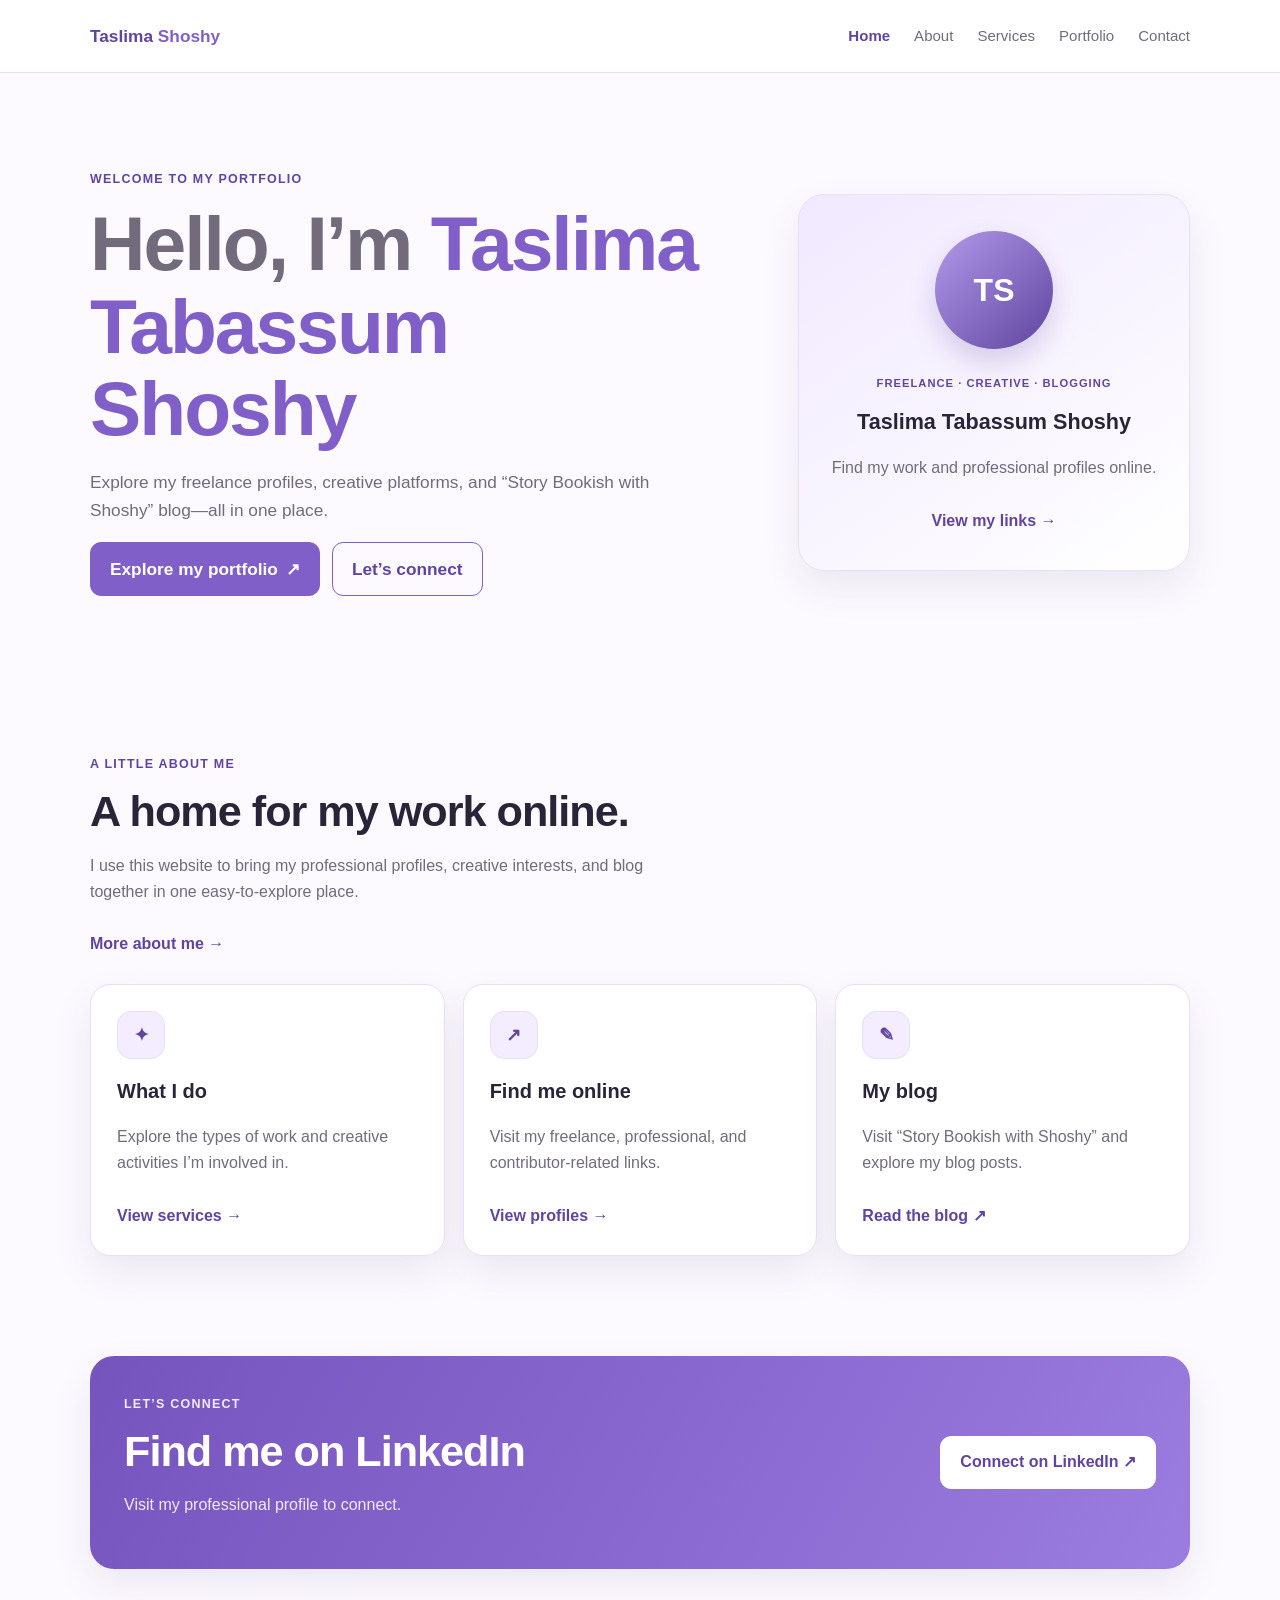
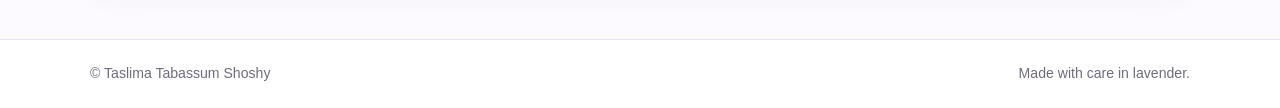
==== index.html @ 029130a4 "Add files via upload" ====
<!DOCTYPE html>
<html lang="en">
<head>
  <meta charset="UTF-8">
  <meta name="viewport" content="width=device-width, initial-scale=1">
  <meta name="description" content="Taslima Tabassum Shoshy's portfolio and professional links.">
  <title>Taslima Tabassum Shoshy | Home</title>
  <link rel="stylesheet" href="style.css">
  <script src="script.js" defer></script>
</head>
<body>
  <header class="site-header">
    <nav class="nav container" aria-label="Main navigation">
      <a class="brand" href="index.html">Taslima <span>Shoshy</span></a>
      <button class="menu-toggle" aria-label="Open menu" aria-expanded="false">☰</button>
      <div class="nav-links">
        <a href="index.html" aria-current="page">Home</a>
        <a href="about.html">About</a>
        <a href="services.html">Services</a>
        <a href="portfolio.html">Portfolio</a>
        <a href="contact.html">Contact</a>
      </div>
    </nav>
  </header>

  <main>
    <section class="hero container">
      <div class="hero-copy">
        <span class="eyebrow">WELCOME TO MY PORTFOLIO</span>
        <h1>Hello, I’m <span class="text-gradient">Taslima Tabassum Shoshy</span></h1>
        <p>
          Explore my freelance profiles, creative platforms, and
          “Story Bookish with Shoshy” blog—all in one place.
        </p>
        <div class="button-row">
          <a class="button" href="portfolio.html">Explore my portfolio <span>↗</span></a>
          <a class="button button-outline" href="contact.html">Let’s connect</a>
        </div>
      </div>

      <aside class="hero-card">
        <div class="avatar" aria-hidden="true">TS</div>
        <span class="card-label">FREELANCE · CREATIVE · BLOGGING</span>
        <h2>Taslima Tabassum Shoshy</h2>
        <p>Find my work and professional profiles online.</p>
        <a class="text-link" href="portfolio.html">View my links <span>→</span></a>
      </aside>
    </section>

    <section class="section container">
      <div class="section-heading">
        <span class="eyebrow">A LITTLE ABOUT ME</span>
        <h2>A home for my work online.</h2>
        <p>
          I use this website to bring my professional profiles, creative interests,
          and blog together in one easy-to-explore place.
        </p>
        <a class="text-link" href="about.html">More about me <span>→</span></a>
      </div>

      <div class="feature-grid">
        <a class="feature-card" href="services.html">
          <span class="feature-icon">✦</span>
          <h3>What I do</h3>
          <p>Explore the types of work and creative activities I’m involved in.</p>
          <span class="text-link">View services →</span>
        </a>
        <a class="feature-card" href="portfolio.html">
          <span class="feature-icon">↗</span>
          <h3>Find me online</h3>
          <p>Visit my freelance, professional, and contributor-related links.</p>
          <span class="text-link">View profiles →</span>
        </a>
        <a class="feature-card" href="https://storybookishwithshoshy.blogspot.com/" target="_blank" rel="noopener noreferrer">
          <span class="feature-icon">✎</span>
          <h3>My blog</h3>
          <p>Visit “Story Bookish with Shoshy” and explore my blog posts.</p>
          <span class="text-link">Read the blog ↗</span>
        </a>
      </div>
    </section>

    <section class="cta-section container">
      <div>
        <span class="eyebrow">LET’S CONNECT</span>
        <h2>Find me on LinkedIn</h2>
        <p>Visit my professional profile to connect.</p>
      </div>
      <a class="button button-light"
         href="https://www.linkedin.com/in/tabassum-shoshy-b8b8b1446/"
         target="_blank" rel="noopener noreferrer">Connect on LinkedIn ↗</a>
    </section>
  </main>

  <footer class="footer">
    <div class="container footer-inner">
      <span>© <span data-year></span> Taslima Tabassum Shoshy</span>
      <span>Made with care in lavender.</span>
    </div>
  </footer>
</body>
</html>
---- style.css ----
:root {
  --purple: #8060c8;
  --purple-dark: #60449f;
  --lavender: #f3edff;
  --lavender-2: #e9ddff;
  --ink: #292438;
  --muted: #716b7c;
  --white: #fff;
  --line: #e8e0f3;
  --shadow: 0 16px 38px rgba(67, 45, 108, .09);
}

* { box-sizing: border-box; }

html { scroll-behavior: smooth; }

body {
  margin: 0;
  color: var(--ink);
  background: #fcfaff;
  font-family: Arial, Helvetica, sans-serif;
  line-height: 1.65;
}

a { color: inherit; text-decoration: none; }

.container {
  width: min(1100px, calc(100% - 40px));
  margin: 0 auto;
}

.site-header {
  position: sticky;
  top: 0;
  z-index: 10;
  background: rgba(255,255,255,.92);
  border-bottom: 1px solid var(--line);
  backdrop-filter: blur(12px);
}

.nav {
  min-height: 72px;
  display: flex;
  align-items: center;
  justify-content: space-between;
  gap: 20px;
}

.brand {
  color: var(--purple-dark);
  font-size: 1.08rem;
  font-weight: 800;
}

.brand span { color: var(--purple); }

.nav-links {
  display: flex;
  align-items: center;
  gap: 24px;
}

.nav-links a {
  color: var(--muted);
  font-size: .94rem;
}

.nav-links a:hover,
.nav-links a[aria-current="page"] {
  color: var(--purple-dark);
}

.nav-links a[aria-current="page"] { font-weight: 700; }

.menu-toggle {
  display: none;
  border: 0;
  background: transparent;
  color: var(--purple-dark);
  font-size: 1.6rem;
  cursor: pointer;
}

.hero {
  min-height: 580px;
  padding-top: 70px;
  padding-bottom: 70px;
  display: grid;
  grid-template-columns: 1.25fr .75fr;
  align-items: center;
  gap: 55px;
}

.eyebrow {
  display: inline-block;
  margin-bottom: 12px;
  color: var(--purple-dark);
  font-size: .78rem;
  font-weight: 800;
  letter-spacing: .1em;
}

h1 {
  margin: 0;
  font-size: clamp(2.7rem, 6vw, 4.8rem);
  line-height: 1.08;
  letter-spacing: -2px;
}

.text-gradient {
  color: var(--purple);
}

.hero-copy,
.page-hero p,
.section-heading p,
.feature-card p,
.service-card p,
.contact-card p,
.blog-feature p {
  color: var(--muted);
}

.hero-copy {
  max-width: 610px;
  margin: 20px 0 26px;
  font-size: 1.08rem;
}

.button-row {
  display: flex;
  flex-wrap: wrap;
  gap: 12px;
}

.button {
  display: inline-flex;
  justify-content: center;
  align-items: center;
  gap: 8px;
  padding: 12px 19px;
  color: var(--white);
  background: var(--purple);
  border: 1px solid var(--purple);
  border-radius: 11px;
  font-weight: 700;
  transition: .2s ease;
}

.button:hover {
  background: var(--purple-dark);
  border-color: var(--purple-dark);
  transform: translateY(-2px);
}

.button-outline {
  color: var(--purple-dark);
  background: transparent;
}

.button-outline:hover {
  color: var(--white);
}

.hero-card {
  padding: 36px 28px;
  text-align: center;
  background: linear-gradient(145deg, #f1e9ff, #fff);
  border: 1px solid var(--line);
  border-radius: 26px;
  box-shadow: var(--shadow);
}

.avatar {
  width: 118px;
  height: 118px;
  margin: 0 auto 20px;
  display: grid;
  place-items: center;
  color: white;
  background: linear-gradient(135deg, #b29aeb, var(--purple-dark));
  border-radius: 50%;
  font-size: 2rem;
  font-weight: 800;
  box-shadow: 0 14px 28px rgba(96,68,159,.22);
}

.card-label {
  color: var(--purple-dark);
  font-size: .7rem;
  font-weight: 800;
  letter-spacing: .09em;
}

.hero-card h2 {
  margin: 8px 0 4px;
  font-size: 1.35rem;
}

.hero-card p { color: var(--muted); }

.text-link {
  display: inline-block;
  margin-top: 10px;
  color: var(--purple-dark);
  font-weight: 700;
}

.section { padding-top: 58px; padding-bottom: 58px; }

.section-heading { max-width: 650px; margin-bottom: 26px; }

.section-heading h2,
.page-hero h1 {
  margin: 0;
}

.section-heading h2,
.cta-section h2,
.blog-feature h2 {
  font-size: clamp(1.9rem, 4vw, 2.7rem);
  line-height: 1.15;
  letter-spacing: -1px;
}

.section-heading p { max-width: 610px; }

.feature-grid,
.service-grid,
.contact-grid {
  display: grid;
  grid-template-columns: repeat(3, 1fr);
  gap: 18px;
}

.feature-card,
.service-card,
.contact-card,
.panel {
  padding: 26px;
  background: var(--white);
  border: 1px solid var(--line);
  border-radius: 20px;
  box-shadow: var(--shadow);
}

.feature-card { transition: .2s ease; }
.feature-card:hover { transform: translateY(-4px); }

.feature-icon {
  width: 48px;
  height: 48px;
  display: grid;
  place-items: center;
  color: var(--purple-dark);
  background: var(--lavender);
  border: 1px solid var(--line);
  border-radius: 14px;
  font-size: 1.15rem;
  font-weight: 800;
}

.feature-card h3,
.service-card h2,
.contact-card h2 {
  margin: 16px 0 6px;
  font-size: 1.25rem;
}

.feature-card p { min-height: 52px; }

.cta-section {
  margin-top: 42px;
  margin-bottom: 70px;
  padding: 34px;
  display: flex;
  align-items: center;
  justify-content: space-between;
  gap: 24px;
  color: white;
  background: linear-gradient(120deg, #7554bd, #9b7ce0);
  border-radius: 24px;
  box-shadow: var(--shadow);
}

.cta-section .eyebrow,
.cta-section p { color: #f2eaff; }

.cta-section h2 { margin: 0; }

.button-light {
  flex: 0 0 auto;
  color: var(--purple-dark);
  background: white;
  border-color: white;
}

.button-light:hover {
  color: white;
  background: transparent;
  border-color: white;
}

.page-hero {
  padding-top: 76px;
  padding-bottom: 26px;
}

.page-hero h1 { font-size: clamp(2.5rem, 6vw, 4rem); }
.page-hero p { max-width: 650px; font-size: 1.05rem; }

.two-column {
  display: grid;
  grid-template-columns: 1.2fr .8fr;
  gap: 20px;
}

.about-panel p { color: var(--muted); }

.accent-panel {
  background: linear-gradient(145deg, var(--lavender), white);
}

.accent-panel h2 { margin-bottom: 6px; }

.service-grid { grid-template-columns: repeat(3, 1fr); }

.service-number {
  float: right;
  color: #b6a2df;
  font-weight: 800;
}

.service-card .feature-icon { margin-top: 8px; }

.note-box,
.small-note {
  margin-top: 22px;
  padding: 16px 18px;
  color: var(--muted);
  background: var(--lavender);
  border: 1px solid var(--line);
  border-radius: 12px;
}

.profile-grid {
  display: grid;
  grid-template-columns: repeat(2, 1fr);
  gap: 14px;
}

.profile-link {
  min-height: 82px;
  padding: 17px 19px;
  display: flex;
  align-items: center;
  justify-content: space-between;
  gap: 12px;
  background: white;
  border: 1px solid var(--line);
  border-radius: 15px;
  box-shadow: 0 8px 22px rgba(67,45,108,.05);
  transition: .2s ease;
}

.profile-link:hover {
  transform: translateY(-3px);
  border-color: #c9b8eb;
  box-shadow: var(--shadow);
}

.profile-link strong,
.profile-link small { display: block; }

.profile-link small {
  margin-top: 3px;
  color: var(--muted);
}

.profile-link b {
  color: var(--purple);
  font-size: 1.2rem;
}

.blog-feature {
  padding: 28px;
  display: flex;
  align-items: center;
  justify-content: space-between;
  gap: 22px;
  background: linear-gradient(120deg, var(--lavender), white);
  border: 1px solid var(--line);
  border-radius: 20px;
}

.blog-feature h2 { margin: 0; }
.blog-feature p { margin-bottom: 0; }

.contact-grid { grid-template-columns: repeat(2, 1fr); }
.contact-card p { min-height: 48px; }
.small-note { background: transparent; }

.footer {
  margin-top: 40px;
  border-top: 1px solid var(--line);
  background: white;
}

.footer-inner {
  min-height: 68px;
  display: flex;
  align-items: center;
  justify-content: space-between;
  gap: 16px;
  color: var(--muted);
  font-size: .88rem;
}

@media (max-width: 760px) {
  .nav {
    min-height: 66px;
    flex-wrap: wrap;
    padding-top: 12px;
    padding-bottom: 12px;
  }

  .menu-toggle { display: block; }

  .nav-links {
    display: none;
    width: 100%;
    padding: 10px 0 4px;
    flex-direction: column;
    align-items: flex-start;
    gap: 12px;
  }

  .nav-links.open { display: flex; }

  .hero,
  .two-column,
  .feature-grid,
  .service-grid,
  .profile-grid,
  .contact-grid {
    grid-template-columns: 1fr;
  }

  .hero {
    min-height: 0;
    padding-top: 48px;
    gap: 28px;
  }

  .cta-section,
  .blog-feature {
    align-items: flex-start;
    flex-direction: column;
  }

  .cta-section { margin-bottom: 48px; }

  .footer-inner {
    padding-top: 15px;
    padding-bottom: 15px;
    align-items: flex-start;
    flex-direction: column;
    justify-content: center;
  }
}

@media (prefers-reduced-motion: reduce) {
  html { scroll-behavior: auto; }
  *, *::before, *::after { transition: none !important; }
}
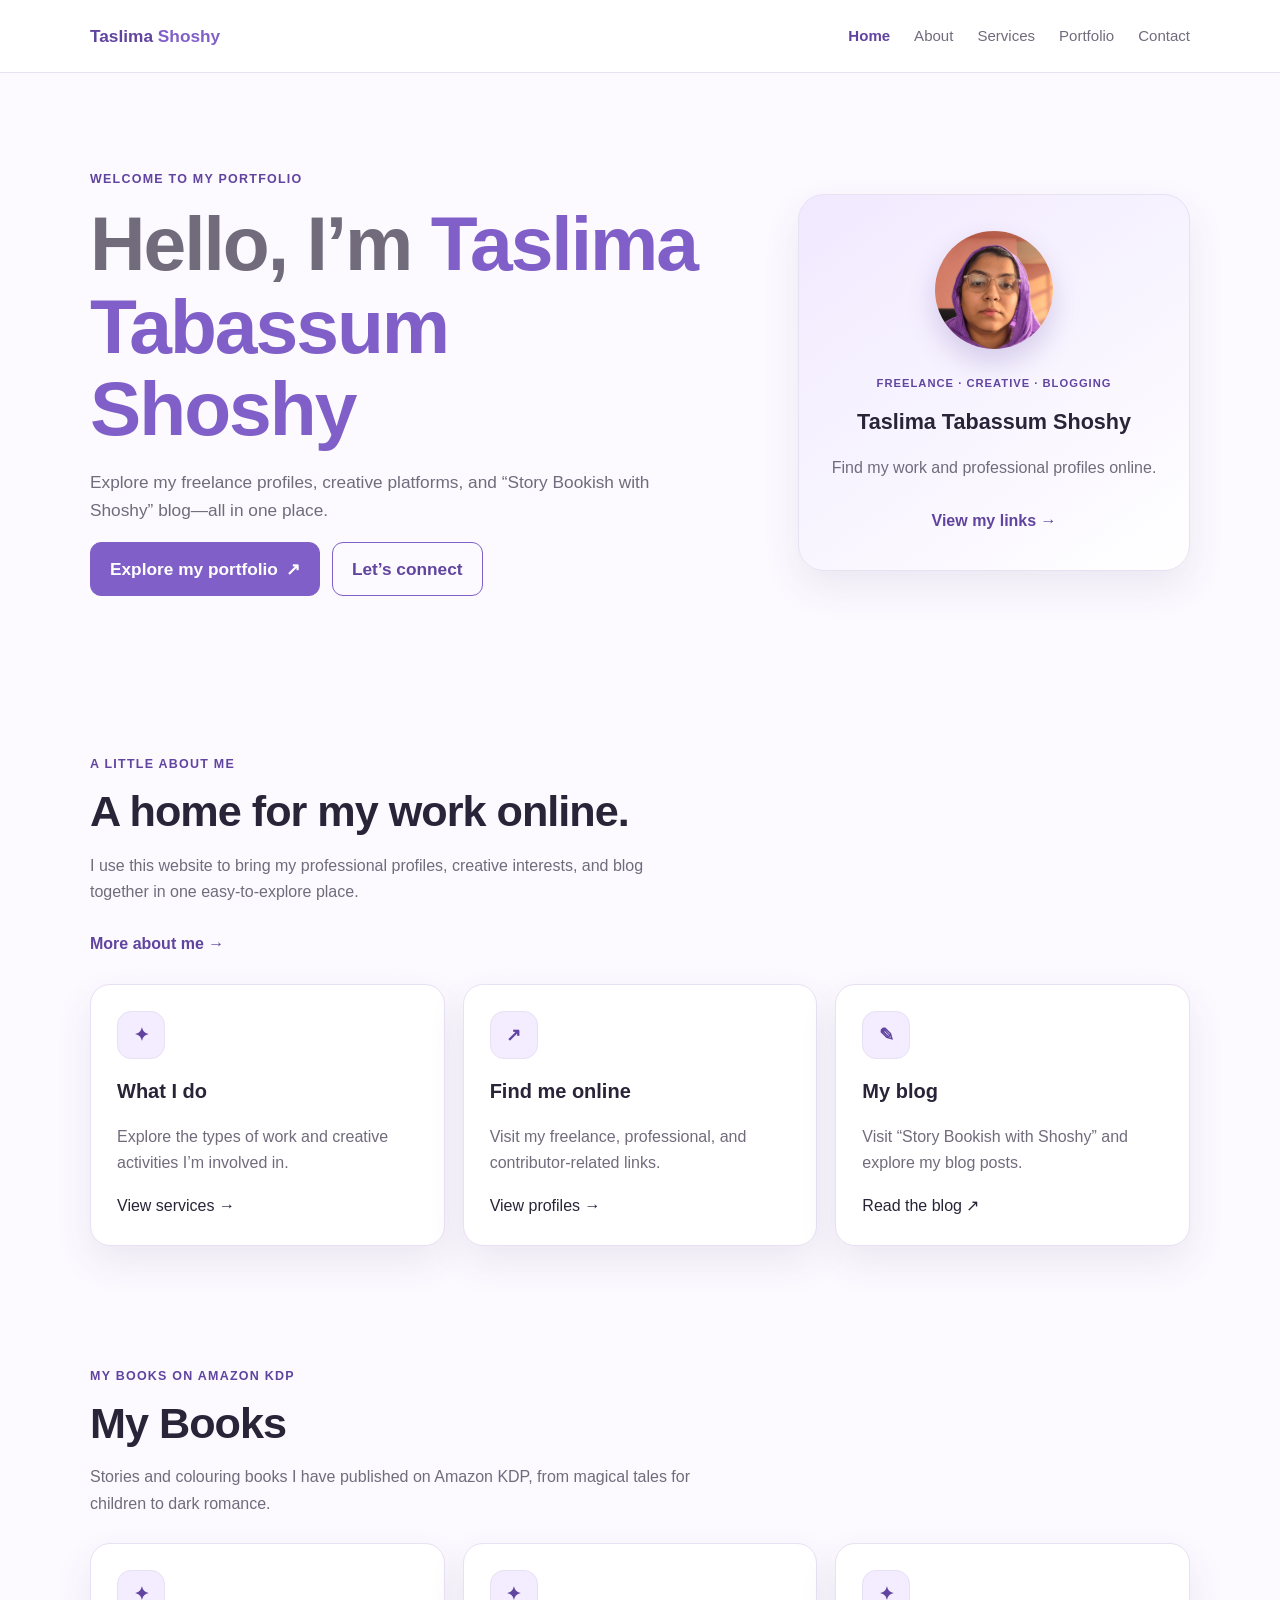
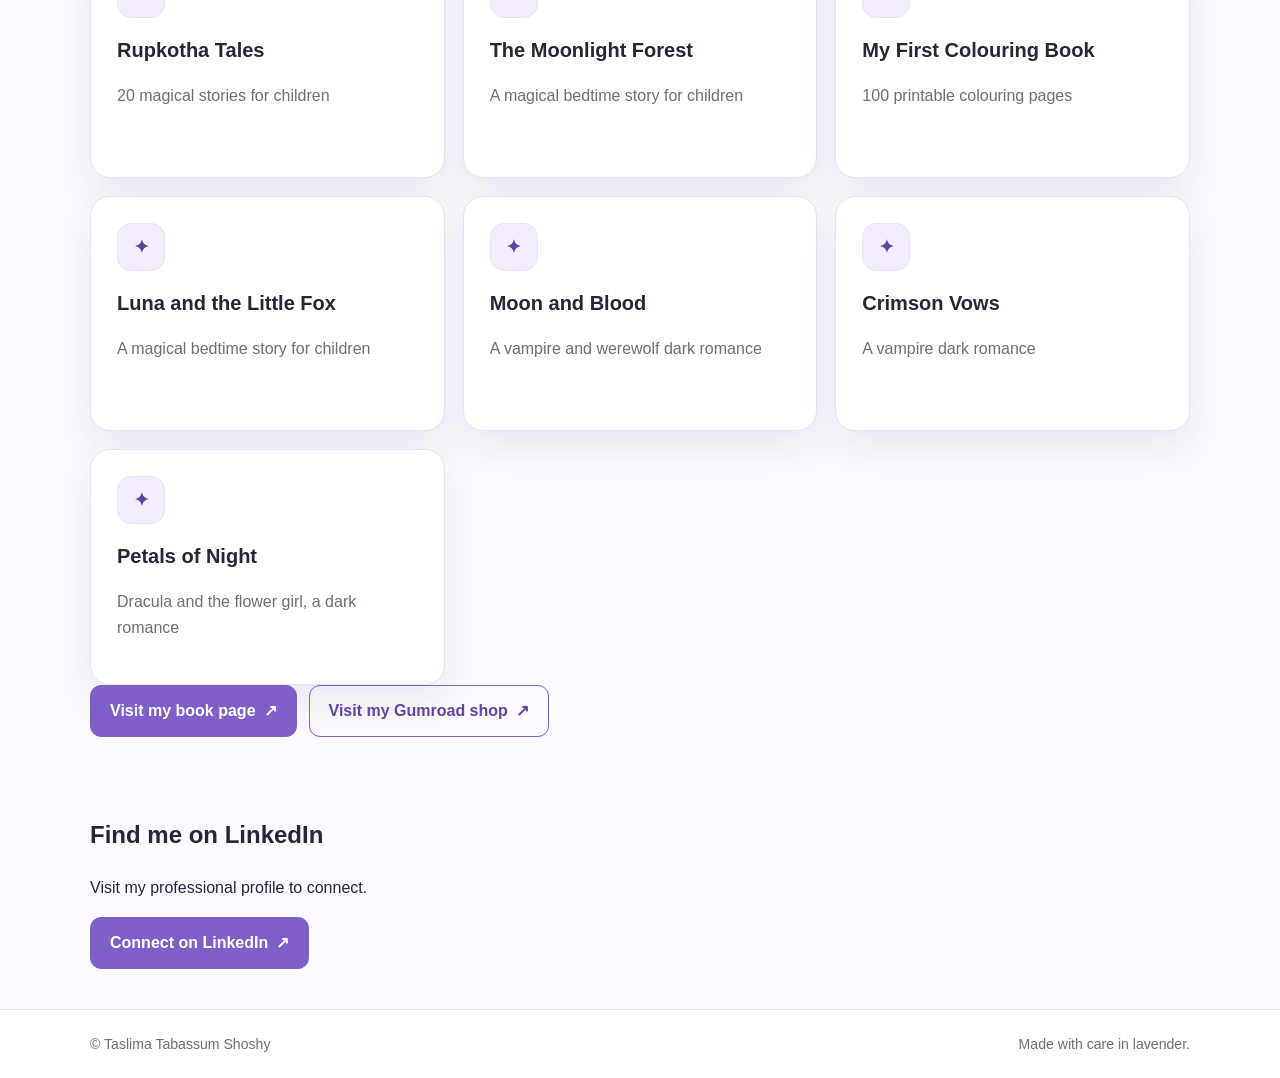
==== commit 43d67ad4: "Add portrait photo to homepage and My Books section" ====
--- a/index.html
+++ b/index.html
@@ -37,9 +37,8 @@
           <a class="button button-outline" href="contact.html">Let’s connect</a>
         </div>
       </div>
-
       <aside class="hero-card">
-        <div class="avatar" aria-hidden="true">TS</div>
+        <img class="avatar" src="shoshy.png" alt="Portrait of Taslima Tabassum Shoshy" style="display: block; object-fit: cover;">
         <span class="card-label">FREELANCE · CREATIVE · BLOGGING</span>
         <h2>Taslima Tabassum Shoshy</h2>
         <p>Find my work and professional profiles online.</p>
@@ -57,38 +56,85 @@
         </p>
         <a class="text-link" href="about.html">More about me <span>→</span></a>
       </div>
-
       <div class="feature-grid">
         <a class="feature-card" href="services.html">
           <span class="feature-icon">✦</span>
           <h3>What I do</h3>
           <p>Explore the types of work and creative activities I’m involved in.</p>
-          <span class="text-link">View services →</span>
+          <span class="card-link">View services →</span>
         </a>
         <a class="feature-card" href="portfolio.html">
           <span class="feature-icon">↗</span>
           <h3>Find me online</h3>
           <p>Visit my freelance, professional, and contributor-related links.</p>
-          <span class="text-link">View profiles →</span>
+          <span class="card-link">View profiles →</span>
         </a>
         <a class="feature-card" href="https://storybookishwithshoshy.blogspot.com/" target="_blank" rel="noopener noreferrer">
           <span class="feature-icon">✎</span>
           <h3>My blog</h3>
           <p>Visit “Story Bookish with Shoshy” and explore my blog posts.</p>
-          <span class="text-link">Read the blog ↗</span>
+          <span class="card-link">Read the blog ↗</span>
         </a>
       </div>
     </section>
 
-    <section class="cta-section container">
-      <div>
-        <span class="eyebrow">LET’S CONNECT</span>
-        <h2>Find me on LinkedIn</h2>
-        <p>Visit my professional profile to connect.</p>
+    <section class="section container" id="books">
+      <div class="section-heading">
+        <span class="eyebrow">MY BOOKS ON AMAZON KDP</span>
+        <h2>My Books</h2>
+        <p>Stories and colouring books I have published on Amazon KDP, from magical tales for children to dark romance.</p>
       </div>
-      <a class="button button-light"
-         href="https://www.linkedin.com/in/tabassum-shoshy-b8b8b1446/"
-         target="_blank" rel="noopener noreferrer">Connect on LinkedIn ↗</a>
+      <div class="feature-grid">
+        <article class="feature-card">
+          <span class="feature-icon">✦</span>
+          <h3>Rupkotha Tales</h3>
+          <p>20 magical stories for children</p>
+        </article>
+        <article class="feature-card">
+          <span class="feature-icon">✦</span>
+          <h3>The Moonlight Forest</h3>
+          <p>A magical bedtime story for children</p>
+        </article>
+        <article class="feature-card">
+          <span class="feature-icon">✦</span>
+          <h3>My First Colouring Book</h3>
+          <p>100 printable colouring pages</p>
+        </article>
+        <article class="feature-card">
+          <span class="feature-icon">✦</span>
+          <h3>Luna and the Little Fox</h3>
+          <p>A magical bedtime story for children</p>
+        </article>
+        <article class="feature-card">
+          <span class="feature-icon">✦</span>
+          <h3>Moon and Blood</h3>
+          <p>A vampire and werewolf dark romance</p>
+        </article>
+        <article class="feature-card">
+          <span class="feature-icon">✦</span>
+          <h3>Crimson Vows</h3>
+          <p>A vampire dark romance</p>
+        </article>
+        <article class="feature-card">
+          <span class="feature-icon">✦</span>
+          <h3>Petals of Night</h3>
+          <p>Dracula and the flower girl, a dark romance</p>
+        </article>
+      </div>
+      <div class="button-row">
+        <a class="button" href="https://sites.google.com/view/books-by-shoshy/home" target="_blank" rel="noopener noreferrer">Visit my book page <span>↗</span></a>
+        <a class="button button-outline" href="https://shoshy25.gumroad.com" target="_blank" rel="noopener noreferrer">Visit my Gumroad shop <span>↗</span></a>
+      </div>
+    </section>
+
+    <section class="linkedIn">
+      <div class="container linkedIn-inner">
+        <div>
+          <h2>Find me on LinkedIn</h2>
+          <p>Visit my professional profile to connect.</p>
+        </div>
+        <a class="button" href="https://www.linkedin.com/in/taslima-tabassum-shoshy" target="_blank" rel="noopener noreferrer">Connect on LinkedIn <span>↗</span></a>
+      </div>
     </section>
   </main>
 
@@ -99,4 +145,4 @@
     </div>
   </footer>
 </body>
-</html>+</html>
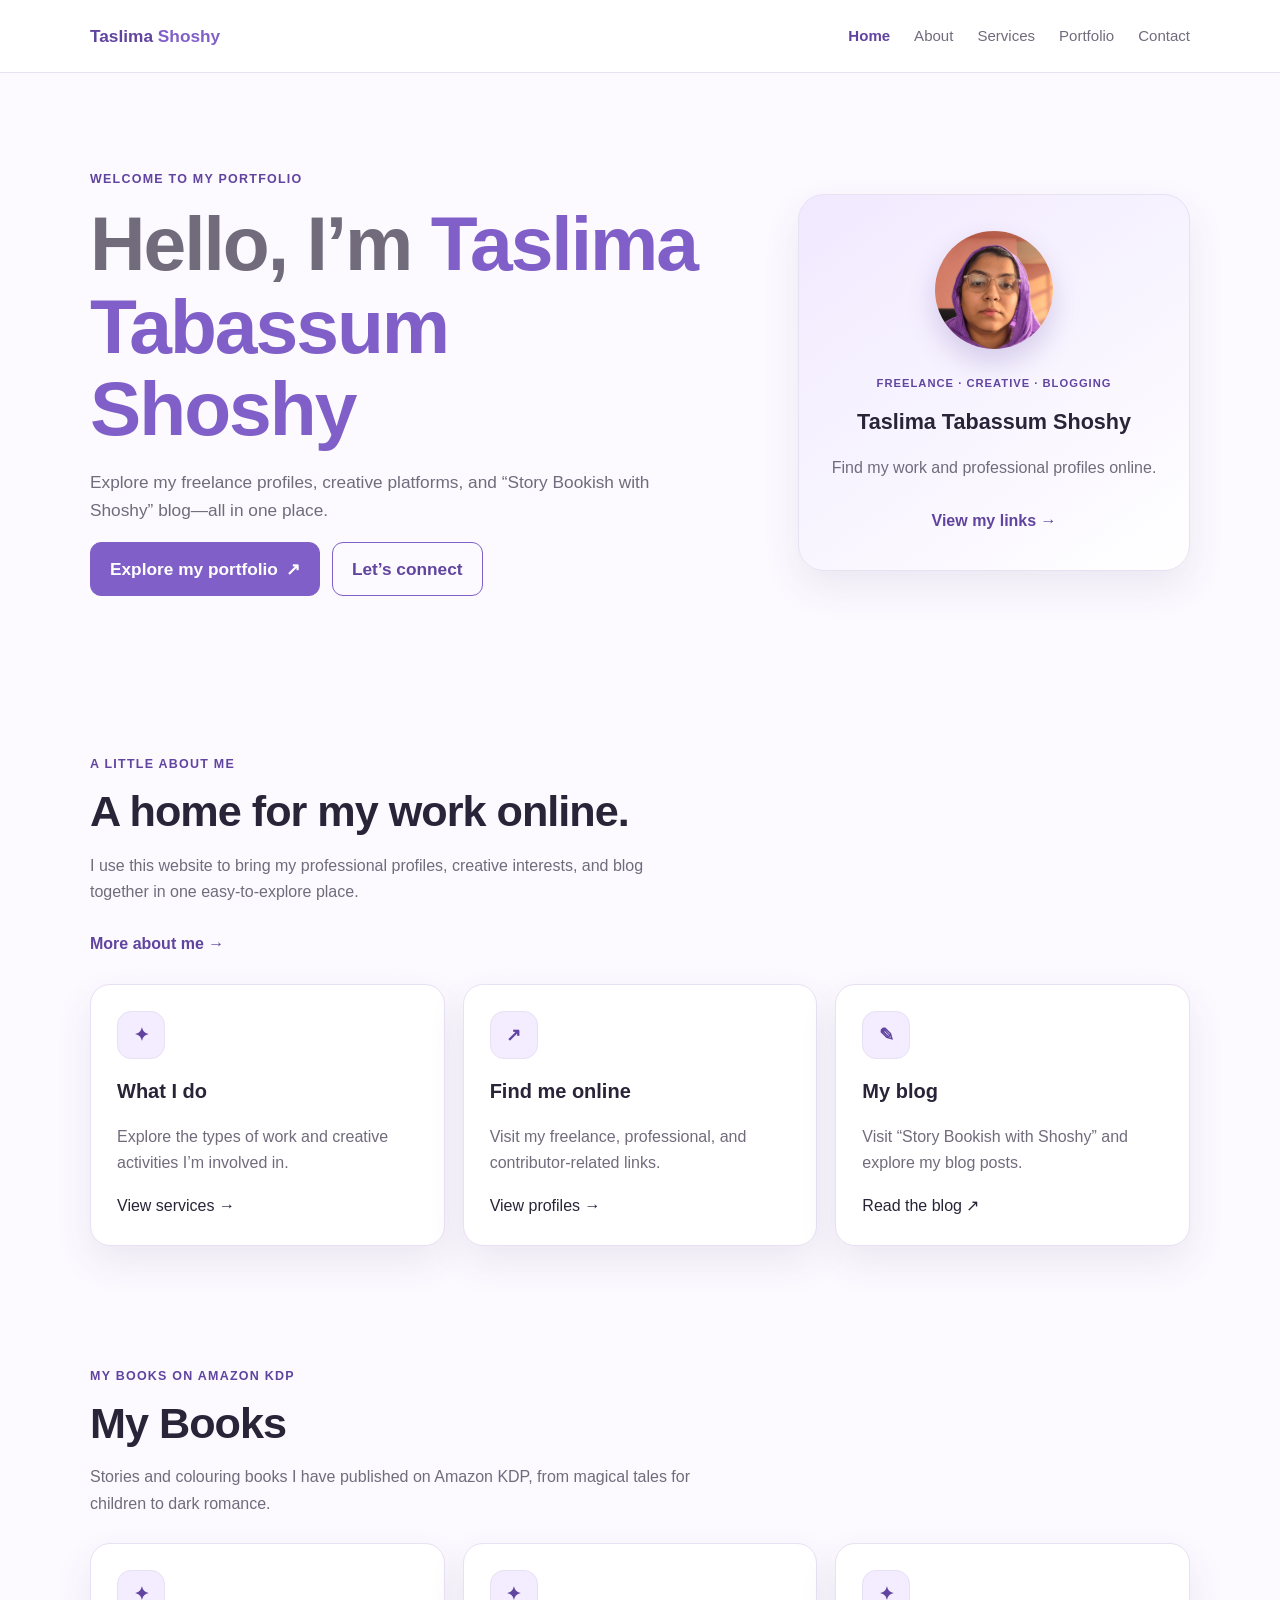
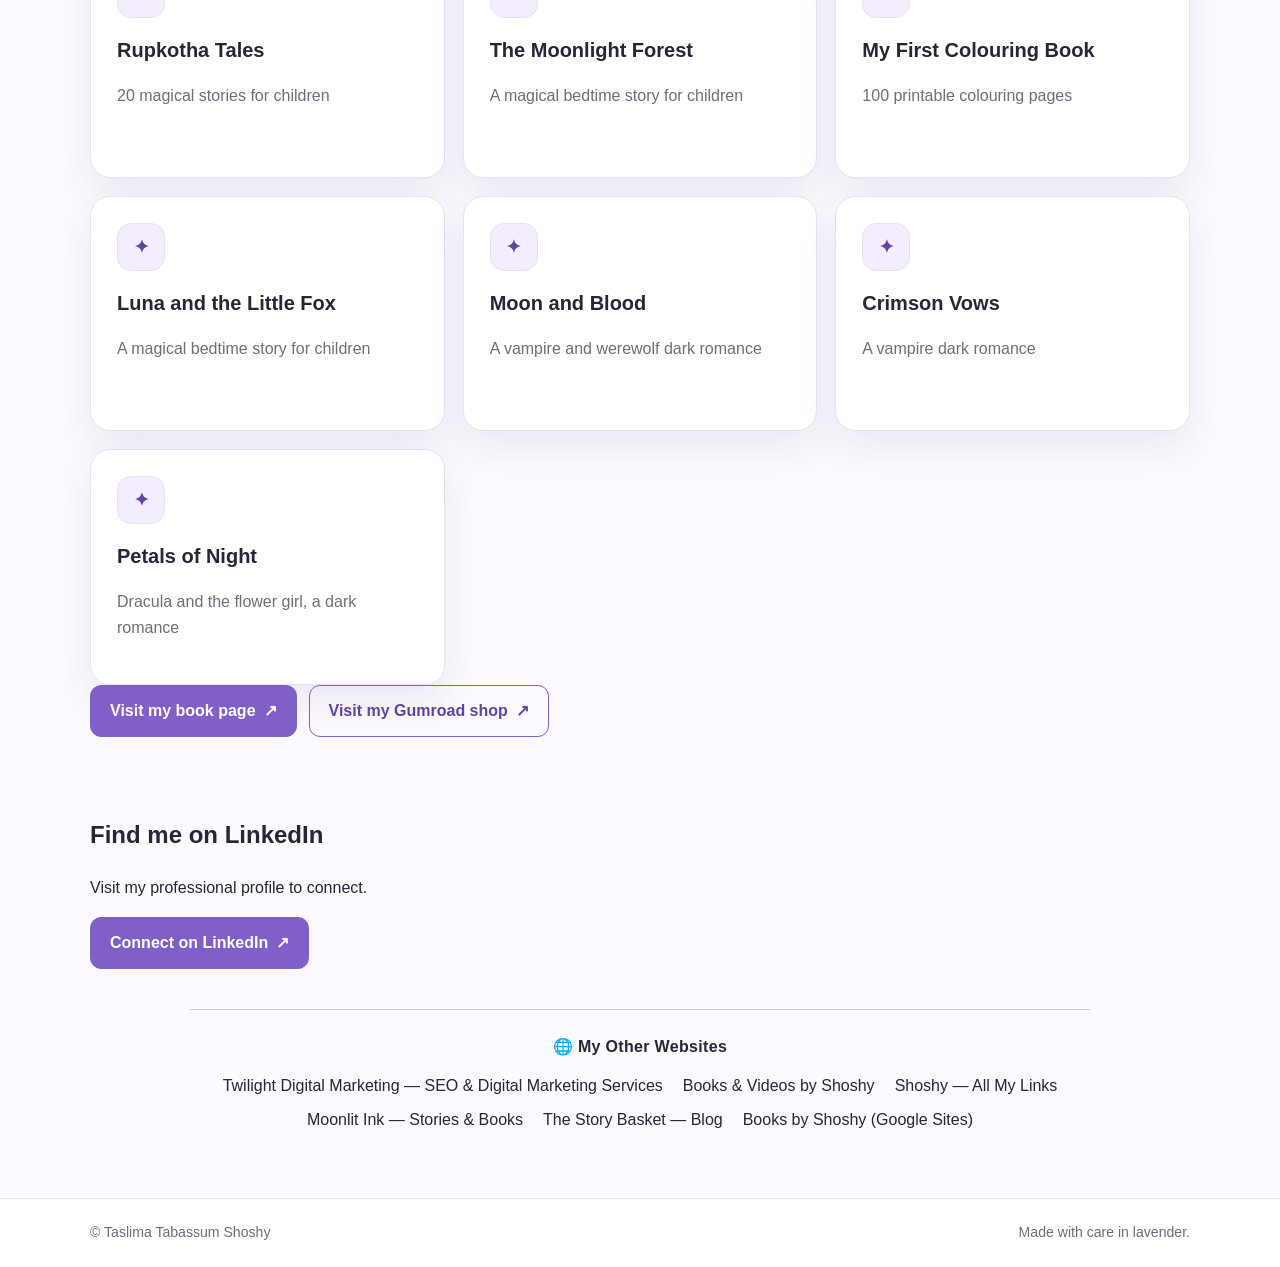
==== commit e4d5a3a4: "Add My Websites footer links (link wheel) Added navigation links to other websites in the footer." ====
--- a/index.html
+++ b/index.html
@@ -138,7 +138,19 @@
     </section>
   </main>
 
-  <footer class="footer">
+  <!-- My websites — link wheel -->
+<nav aria-label="My other websites" style="max-width:900px;margin:2.5rem auto 0;padding:1.5rem 1.25rem;border-top:1px solid rgba(128,128,128,.4);text-align:center;">
+  <p style="margin:0 0 .75rem;font-weight:700;letter-spacing:.02em;">🌐 My Other Websites</p>
+  <ul style="list-style:none;margin:0;padding:0;display:flex;flex-wrap:wrap;gap:.5rem 1.25rem;justify-content:center;">
+    <li><a href="https://tabassumshoshy-commits.github.io/twilight-digital-marketing/" target="_blank" rel="noopener">Twilight Digital Marketing — SEO &amp; Digital Marketing Services</a></li>
+    <li><a href="https://tabassumshoshy-commits.github.io/books-and-videos/" target="_blank" rel="noopener">Books &amp; Videos by Shoshy</a></li>
+    <li><a href="https://tabassumshoshy-commits.github.io/links/" target="_blank" rel="noopener">Shoshy — All My Links</a></li>
+    <li><a href="https://live-moonlit-ink.pantheonsite.io/" target="_blank" rel="noopener">Moonlit Ink — Stories &amp; Books</a></li>
+    <li><a href="https://storybookishwithshoshy.blogspot.com/" target="_blank" rel="noopener">The Story Basket — Blog</a></li>
+    <li><a href="https://sites.google.com/view/books-by-shoshy/home" target="_blank" rel="noopener">Books by Shoshy (Google Sites)</a></li>
+  </ul>
+</nav>
+<footer class="footer">
     <div class="container footer-inner">
       <span>© <span data-year></span> Taslima Tabassum Shoshy</span>
       <span>Made with care in lavender.</span>
